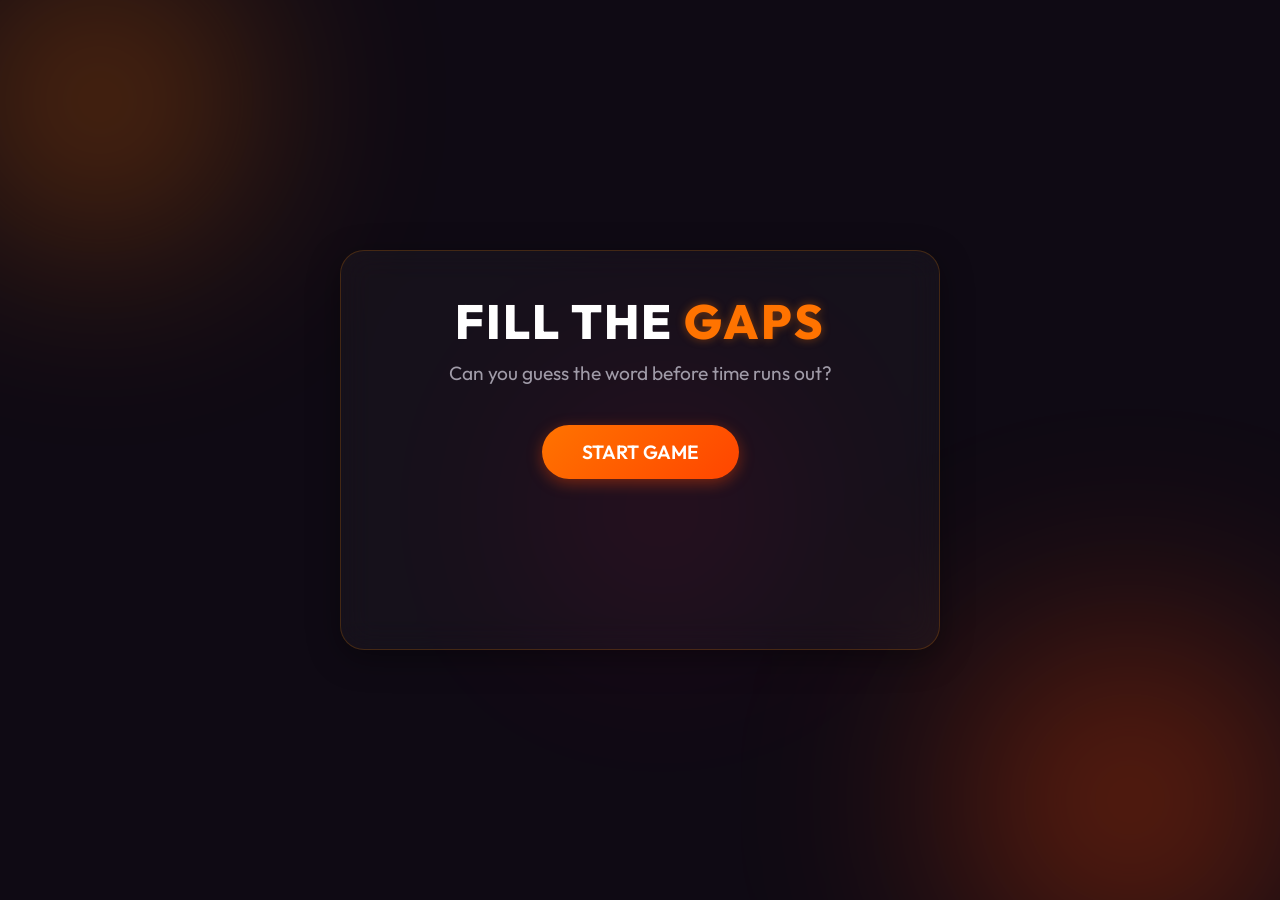
==== frontend/index.html @ 3fad4ef9 "created frontend. first prototype works" ====
<!DOCTYPE html>
<html lang="en">
<head>
    <meta charset="UTF-8">
    <meta name="viewport" content="width=device-width, initial-scale=1.0">
    <title>Fill The Gaps</title>
    <link rel="stylesheet" href="style.css">
    <link href="https://fonts.googleapis.com/css2?family=Outfit:wght@300;400;600;800&display=swap" rel="stylesheet">
</head>
<body>
    <div class="background-elements">
        <div class="glow-orb orb-1"></div>
        <div class="glow-orb orb-2"></div>
        <div class="glow-orb orb-3"></div>
    </div>

    <main class="glass-panel" id="app-container">
        <!-- Landing Screen -->
        <section id="screen-landing" class="screen active">
            <h1 class="title">FILL THE <span class="text-orange">GAPS</span></h1>
            <p class="subtitle">Can you guess the word before time runs out?</p>
            <button id="btn-start" class="btn-primary">START GAME</button>
        </section>

        <!-- Gameplay Screen -->
        <section id="screen-gameplay" class="screen">
            <header class="game-header">
                <div class="timer-box">
                    <span class="icon">⏱</span> <span id="timer">120</span>s
                </div>
                <div class="score-box">
                    <span class="icon">⭐</span> <span id="score">0</span>
                </div>
            </header>

            <div class="game-board">
                <div id="word-display" class="word-display">
                    <!-- Letters will be injected here -->
                </div>
            </div>

            <div class="input-area">
                <form id="guess-form" autocomplete="off">
                    <input type="text" id="word-input" class="word-input" placeholder="Type the full word..." autofocus>
                    <button type="submit" class="btn-secondary">Submit</button>
                </form>
            </div>
            
            <div id="feedback-message" class="feedback-message"></div>
        </section>

        <!-- Game Over Screen -->
        <section id="screen-gameover" class="screen">
            <h2 class="title text-orange">TIME'S UP!</h2>
            <div class="final-score">
                <p>You scored</p>
                <div class="score-circle">
                    <span id="final-score-value">0</span>
                </div>
                <p>points</p>
            </div>
            <button id="btn-restart" class="btn-primary">PLAY AGAIN</button>
        </section>
    </main>

    <script src="app.js"></script>
</body>
</html>
---- frontend/style.css ----
:root {
    --bg-color: #0f0a14;
    --glass-bg: rgba(255, 255, 255, 0.03);
    --glass-border: rgba(255, 140, 0, 0.2);
    --glass-shadow: 0 8px 32px 0 rgba(0, 0, 0, 0.37);
    
    /* Orange Theme Accents */
    --accent-main: #ff7300;
    --accent-glow: #ff4500;
    --accent-light: #ffaa00;
    
    --text-main: #ffffff;
    --text-muted: #a09ba8;
    
    --success: #2ecc71;
    --error: #e74c3c;
}

* {
    box-sizing: border-box;
    margin: 0;
    padding: 0;
}

body {
    font-family: 'Outfit', sans-serif;
    background-color: var(--bg-color);
    color: var(--text-main);
    height: 100vh;
    display: flex;
    justify-content: center;
    align-items: center;
    overflow: hidden;
    position: relative;
}

/* Background Glow Orbs */
.background-elements {
    position: absolute;
    width: 100vw;
    height: 100vh;
    z-index: -1;
    overflow: hidden;
}

.glow-orb {
    position: absolute;
    border-radius: 50%;
    filter: blur(100px);
    opacity: 0.5;
    animation: float 20s infinite alternate;
}

.orb-1 {
    width: 400px;
    height: 400px;
    background: radial-gradient(circle, var(--accent-main) 0%, transparent 70%);
    top: -100px;
    left: -100px;
}

.orb-2 {
    width: 500px;
    height: 500px;
    background: radial-gradient(circle, var(--accent-glow) 0%, transparent 70%);
    bottom: -150px;
    right: -100px;
    animation-delay: -5s;
}

.orb-3 {
    width: 300px;
    height: 300px;
    background: radial-gradient(circle, #ff0055 0%, transparent 70%);
    top: 40%;
    left: 40%;
    opacity: 0.2;
    animation-delay: -10s;
}

@keyframes float {
    0% { transform: translate(0, 0) scale(1); }
    100% { transform: translate(30px, 50px) scale(1.1); }
}

/* Main Container */
#app-container {
    width: 90%;
    max-width: 600px;
    min-height: 400px;
    background: var(--glass-bg);
    backdrop-filter: blur(16px);
    -webkit-backdrop-filter: blur(16px);
    border: 1px solid var(--glass-border);
    border-radius: 24px;
    box-shadow: var(--glass-shadow);
    padding: 40px;
    position: relative;
    overflow: hidden;
}

/* Screens */
.screen {
    display: none;
    flex-direction: column;
    align-items: center;
    text-align: center;
    animation: fadeIn 0.4s ease-out forwards;
}

.screen.active {
    display: flex;
}

@keyframes fadeIn {
    from { opacity: 0; transform: translateY(10px); }
    to { opacity: 1; transform: translateY(0); }
}

/* Typography */
.title {
    font-size: 3rem;
    font-weight: 800;
    margin-bottom: 10px;
    letter-spacing: 2px;
}

.subtitle {
    font-size: 1.2rem;
    color: var(--text-muted);
    margin-bottom: 40px;
}

.text-orange {
    color: var(--accent-main);
    text-shadow: 0 0 10px rgba(255, 115, 0, 0.4);
}

/* Buttons */
button {
    font-family: 'Outfit', sans-serif;
    cursor: pointer;
    border: none;
    outline: none;
    transition: all 0.3s ease;
}

.btn-primary {
    background: linear-gradient(135deg, var(--accent-main), var(--accent-glow));
    color: white;
    font-size: 1.2rem;
    font-weight: 600;
    padding: 15px 40px;
    border-radius: 30px;
    box-shadow: 0 4px 15px rgba(255, 69, 0, 0.4);
}

.btn-primary:hover {
    transform: translateY(-2px);
    box-shadow: 0 6px 20px rgba(255, 69, 0, 0.6);
}

.btn-primary:active {
    transform: translateY(1px);
}

.btn-secondary {
    background: rgba(255, 255, 255, 0.1);
    color: white;
    font-size: 1rem;
    font-weight: 600;
    padding: 12px 24px;
    border-radius: 12px;
    border: 1px solid rgba(255, 255, 255, 0.2);
}

.btn-secondary:hover {
    background: rgba(255, 255, 255, 0.2);
}

/* Game Header */
.game-header {
    width: 100%;
    display: flex;
    justify-content: space-between;
    align-items: center;
    margin-bottom: 40px;
    padding: 15px 25px;
    background: rgba(0, 0, 0, 0.2);
    border-radius: 16px;
    border: 1px solid rgba(255, 255, 255, 0.05);
}

.timer-box, .score-box {
    font-size: 1.5rem;
    font-weight: 600;
    display: flex;
    align-items: center;
    gap: 8px;
}

.timer-box {
    color: var(--accent-light);
}

.score-box {
    color: var(--accent-main);
}

.icon {
    font-size: 1.2rem;
}

/* Game Board */
.game-board {
    margin-bottom: 40px;
    min-height: 80px;
    display: flex;
    justify-content: center;
    align-items: center;
}

.word-display {
    display: flex;
    gap: 10px;
    font-size: 2.5rem;
    font-weight: 800;
    letter-spacing: 5px;
    text-transform: uppercase;
    color: white;
    text-shadow: 0 0 15px rgba(255, 255, 255, 0.3);
}

.word-display .letter {
    display: inline-block;
    min-width: 30px;
    text-align: center;
    border-bottom: 3px solid rgba(255, 255, 255, 0.3);
    padding-bottom: 5px;
    animation: popIn 0.3s cubic-bezier(0.175, 0.885, 0.32, 1.275);
}

.word-display .gap {
    color: var(--accent-main);
    border-bottom: none;
}

@keyframes popIn {
    0% { transform: scale(0.5); opacity: 0; }
    100% { transform: scale(1); opacity: 1; }
}

/* Input Area */
.input-area {
    width: 100%;
}

#guess-form {
    display: flex;
    gap: 10px;
}

.word-input {
    flex: 1;
    background: rgba(0, 0, 0, 0.3);
    border: 2px solid rgba(255, 255, 255, 0.1);
    border-radius: 12px;
    padding: 15px 20px;
    font-size: 1.2rem;
    color: white;
    font-family: 'Outfit', sans-serif;
    outline: none;
    transition: all 0.3s ease;
    text-transform: lowercase;
}

.word-input:focus {
    border-color: var(--accent-main);
    box-shadow: 0 0 15px rgba(255, 115, 0, 0.2);
}

.word-input::placeholder {
    color: rgba(255, 255, 255, 0.3);
    text-transform: none;
}

/* Feedback message */
.feedback-message {
    height: 30px;
    margin-top: 15px;
    font-size: 1.1rem;
    font-weight: 600;
    opacity: 0;
    transition: opacity 0.3s;
}

.feedback-success {
    color: var(--success);
    text-shadow: 0 0 10px rgba(46, 204, 113, 0.4);
    opacity: 1;
}

.feedback-error {
    color: var(--error);
    text-shadow: 0 0 10px rgba(231, 76, 60, 0.4);
    opacity: 1;
    animation: shake 0.4s;
}

@keyframes shake {
    0%, 100% { transform: translateX(0); }
    25% { transform: translateX(-5px); }
    50% { transform: translateX(5px); }
    75% { transform: translateX(-5px); }
}

/* Game Over */
.final-score {
    margin: 30px 0;
    font-size: 1.5rem;
    color: var(--text-muted);
}

.score-circle {
    width: 120px;
    height: 120px;
    background: rgba(255, 115, 0, 0.1);
    border: 3px solid var(--accent-main);
    border-radius: 50%;
    display: flex;
    justify-content: center;
    align-items: center;
    margin: 20px auto;
    font-size: 3rem;
    font-weight: 800;
    color: white;
    box-shadow: 0 0 30px rgba(255, 115, 0, 0.3), inset 0 0 20px rgba(255, 115, 0, 0.2);
}
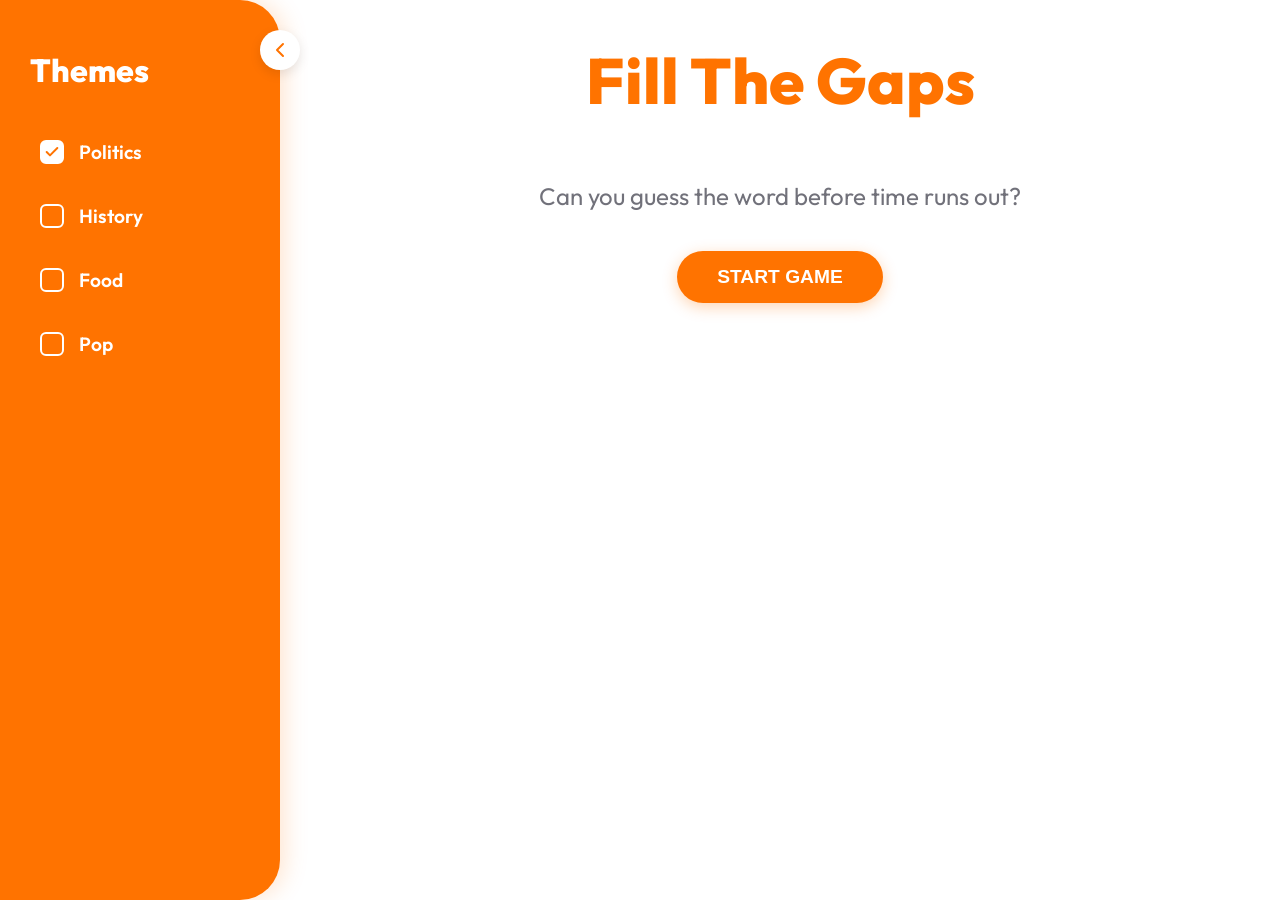
==== commit 263d068d: "changeed style and improved backend logic" ====
--- a/frontend/index.html
+++ b/frontend/index.html
@@ -1,5 +1,6 @@
 <!DOCTYPE html>
 <html lang="en">
+
 <head>
     <meta charset="UTF-8">
     <meta name="viewport" content="width=device-width, initial-scale=1.0">
@@ -7,62 +8,111 @@
     <link rel="stylesheet" href="style.css">
     <link href="https://fonts.googleapis.com/css2?family=Outfit:wght@300;400;600;800&display=swap" rel="stylesheet">
 </head>
+
 <body>
-    <div class="background-elements">
-        <div class="glow-orb orb-1"></div>
-        <div class="glow-orb orb-2"></div>
-        <div class="glow-orb orb-3"></div>
-    </div>
-
-    <main class="glass-panel" id="app-container">
-        <!-- Landing Screen -->
-        <section id="screen-landing" class="screen active">
-            <h1 class="title">FILL THE <span class="text-orange">GAPS</span></h1>
-            <p class="subtitle">Can you guess the word before time runs out?</p>
-            <button id="btn-start" class="btn-primary">START GAME</button>
-        </section>
-
-        <!-- Gameplay Screen -->
-        <section id="screen-gameplay" class="screen">
-            <header class="game-header">
-                <div class="timer-box">
-                    <span class="icon">⏱</span> <span id="timer">120</span>s
-                </div>
-                <div class="score-box">
-                    <span class="icon">⭐</span> <span id="score">0</span>
-                </div>
-            </header>
-
-            <div class="game-board">
-                <div id="word-display" class="word-display">
-                    <!-- Letters will be injected here -->
+    <div class="app-layout">
+        <!-- Sidebar -->
+        <aside class="sidebar" id="sidebar">
+            <button class="toggle-btn" id="sidebar-toggle" aria-label="Toggle Sidebar">
+                <svg viewBox="0 0 24 24" width="24" height="24" stroke="currentColor" stroke-width="2" fill="none" stroke-linecap="round" stroke-linejoin="round" class="icon-collapse"><polyline points="15 18 9 12 15 6"></polyline></svg>
+                <svg viewBox="0 0 24 24" width="24" height="24" stroke="currentColor" stroke-width="2" fill="none" stroke-linecap="round" stroke-linejoin="round" class="icon-expand"><line x1="3" y1="12" x2="21" y2="12"></line><line x1="3" y1="6" x2="21" y2="6"></line><line x1="3" y1="18" x2="21" y2="18"></line></svg>
+            </button>
+            
+            <div class="sidebar-content">
+                <h2 class="sidebar-title">Themes</h2>
+                <div class="theme-list">
+                    <label class="theme-item">
+                        <input type="checkbox" name="theme" value="politics" checked>
+                        <span class="custom-checkbox">
+                            <svg viewBox="0 0 24 24" width="16" height="16" stroke="currentColor" stroke-width="3" fill="none" stroke-linecap="round" stroke-linejoin="round"><polyline points="20 6 9 17 4 12"></polyline></svg>
+                        </span>
+                        <span class="theme-name">Politics</span>
+                    </label>
+                    <label class="theme-item">
+                        <input type="checkbox" name="theme" value="history">
+                        <span class="custom-checkbox">
+                            <svg viewBox="0 0 24 24" width="16" height="16" stroke="currentColor" stroke-width="3" fill="none" stroke-linecap="round" stroke-linejoin="round"><polyline points="20 6 9 17 4 12"></polyline></svg>
+                        </span>
+                        <span class="theme-name">History</span>
+                    </label>
+                    <label class="theme-item">
+                        <input type="checkbox" name="theme" value="food">
+                        <span class="custom-checkbox">
+                            <svg viewBox="0 0 24 24" width="16" height="16" stroke="currentColor" stroke-width="3" fill="none" stroke-linecap="round" stroke-linejoin="round"><polyline points="20 6 9 17 4 12"></polyline></svg>
+                        </span>
+                        <span class="theme-name">Food</span>
+                    </label>
+                    <label class="theme-item">
+                        <input type="checkbox" name="theme" value="pop">
+                        <span class="custom-checkbox">
+                            <svg viewBox="0 0 24 24" width="16" height="16" stroke="currentColor" stroke-width="3" fill="none" stroke-linecap="round" stroke-linejoin="round"><polyline points="20 6 9 17 4 12"></polyline></svg>
+                        </span>
+                        <span class="theme-name">Pop</span>
+                    </label>
                 </div>
             </div>
+        </aside>
 
-            <div class="input-area">
-                <form id="guess-form" autocomplete="off">
-                    <input type="text" id="word-input" class="word-input" placeholder="Type the full word..." autofocus>
-                    <button type="submit" class="btn-secondary">Submit</button>
-                </form>
+        <!-- Main Content -->
+        <main class="main-content">
+            <h1 class="main-title">Fill The Gaps</h1>
+            
+            <div class="screens-container" id="app-container">
+                <!-- Landing Screen -->
+                <section id="screen-landing" class="screen active">
+                    <p class="subtitle">Can you guess the word before time runs out?</p>
+                    <button id="btn-start" class="btn-primary">START GAME</button>
+                </section>
+
+                <!-- Gameplay Screen -->
+                <section id="screen-gameplay" class="screen">
+                    <header class="game-header">
+                        <div class="timer-box">
+                            <span class="icon">⏱</span> <span id="timer">120</span>s
+                        </div>
+                        <div class="score-box">
+                            <span class="icon">⭐</span> <span id="score">0</span>
+                        </div>
+                    </header>
+
+                    <div class="game-board">
+                        <div class="word-circle">
+                            <div id="word-display" class="word-display">
+                                <!-- Letters will be injected here -->
+                            </div>
+                        </div>
+                    </div>
+
+                    <div class="input-area">
+                        <form id="guess-form" autocomplete="off">
+                            <div class="pill-input-container">
+                                <span class="input-prefix">&gt;</span>
+                                <input type="text" id="word-input" class="word-input" placeholder="...." autofocus>
+                            </div>
+                            <button type="submit" class="hidden-submit" style="display: none;">Submit</button>
+                        </form>
+                    </div>
+
+                    <div id="feedback-message" class="feedback-message"></div>
+                </section>
+
+                <!-- Game Over Screen -->
+                <section id="screen-gameover" class="screen">
+                    <h2 class="main-title" style="color: var(--accent-main); font-size: 2.5rem;">TIME'S UP!</h2>
+                    <div class="final-score">
+                        <p>You scored</p>
+                        <div class="score-circle">
+                            <span id="final-score-value">0</span>
+                        </div>
+                        <p>points</p>
+                    </div>
+                    <button id="btn-restart" class="btn-primary">PLAY AGAIN</button>
+                </section>
             </div>
-            
-            <div id="feedback-message" class="feedback-message"></div>
-        </section>
-
-        <!-- Game Over Screen -->
-        <section id="screen-gameover" class="screen">
-            <h2 class="title text-orange">TIME'S UP!</h2>
-            <div class="final-score">
-                <p>You scored</p>
-                <div class="score-circle">
-                    <span id="final-score-value">0</span>
-                </div>
-                <p>points</p>
-            </div>
-            <button id="btn-restart" class="btn-primary">PLAY AGAIN</button>
-        </section>
-    </main>
+        </main>
+    </div>
 
     <script src="app.js"></script>
 </body>
-</html>
+
+</html>
--- a/frontend/style.css
+++ b/frontend/style.css
@@ -1,19 +1,19 @@
 :root {
-    --bg-color: #0f0a14;
-    --glass-bg: rgba(255, 255, 255, 0.03);
-    --glass-border: rgba(255, 140, 0, 0.2);
-    --glass-shadow: 0 8px 32px 0 rgba(0, 0, 0, 0.37);
+    --bg-color: #ffffff;
+    --bg-secondary: #f4f4f5;
+    --text-main: #18181b;
+    --text-muted: #71717a;
     
     /* Orange Theme Accents */
     --accent-main: #ff7300;
-    --accent-glow: #ff4500;
+    --accent-hover: #e66800;
     --accent-light: #ffaa00;
-    
-    --text-main: #ffffff;
-    --text-muted: #a09ba8;
     
     --success: #2ecc71;
     --error: #e74c3c;
+    
+    --sidebar-width: 280px;
+    --sidebar-collapsed-width: 80px;
 }
 
 * {
@@ -28,75 +28,172 @@
     color: var(--text-main);
     height: 100vh;
     display: flex;
-    justify-content: center;
-    align-items: center;
     overflow: hidden;
-    position: relative;
-}
-
-/* Background Glow Orbs */
-.background-elements {
-    position: absolute;
+}
+
+/* Layout */
+.app-layout {
+    display: flex;
     width: 100vw;
     height: 100vh;
-    z-index: -1;
-    overflow: hidden;
-}
-
-.glow-orb {
+}
+
+/* Sidebar */
+.sidebar {
+    width: var(--sidebar-width);
+    background-color: var(--accent-main);
+    color: white;
+    height: 100%;
+    padding: 30px;
+    border-top-right-radius: 40px;
+    border-bottom-right-radius: 40px;
+    transition: width 0.4s cubic-bezier(0.2, 0.8, 0.2, 1), padding 0.4s ease;
+    position: relative;
+    box-shadow: 4px 0 24px rgba(255, 115, 0, 0.2);
+    display: flex;
+    flex-direction: column;
+    z-index: 10;
+}
+
+.sidebar.collapsed {
+    width: var(--sidebar-collapsed-width);
+    padding: 30px 15px;
+}
+
+.sidebar.collapsed .sidebar-title,
+.sidebar.collapsed .theme-name {
+    opacity: 0;
+    pointer-events: none;
+    display: none;
+}
+
+.sidebar.collapsed .custom-checkbox {
+    margin: 0 auto;
+}
+
+.toggle-btn {
     position: absolute;
+    top: 30px;
+    right: -20px;
+    width: 40px;
+    height: 40px;
     border-radius: 50%;
-    filter: blur(100px);
-    opacity: 0.5;
-    animation: float 20s infinite alternate;
-}
-
-.orb-1 {
-    width: 400px;
-    height: 400px;
-    background: radial-gradient(circle, var(--accent-main) 0%, transparent 70%);
-    top: -100px;
-    left: -100px;
-}
-
-.orb-2 {
-    width: 500px;
-    height: 500px;
-    background: radial-gradient(circle, var(--accent-glow) 0%, transparent 70%);
-    bottom: -150px;
-    right: -100px;
-    animation-delay: -5s;
-}
-
-.orb-3 {
-    width: 300px;
-    height: 300px;
-    background: radial-gradient(circle, #ff0055 0%, transparent 70%);
-    top: 40%;
-    left: 40%;
-    opacity: 0.2;
-    animation-delay: -10s;
-}
-
-@keyframes float {
-    0% { transform: translate(0, 0) scale(1); }
-    100% { transform: translate(30px, 50px) scale(1.1); }
-}
-
-/* Main Container */
-#app-container {
-    width: 90%;
-    max-width: 600px;
-    min-height: 400px;
-    background: var(--glass-bg);
-    backdrop-filter: blur(16px);
-    -webkit-backdrop-filter: blur(16px);
-    border: 1px solid var(--glass-border);
-    border-radius: 24px;
-    box-shadow: var(--glass-shadow);
+    background: white;
+    color: var(--accent-main);
+    border: none;
+    box-shadow: 0 4px 12px rgba(0,0,0,0.1);
+    cursor: pointer;
+    display: flex;
+    align-items: center;
+    justify-content: center;
+    z-index: 11;
+    transition: transform 0.3s ease;
+}
+
+.toggle-btn:hover {
+    transform: scale(1.1);
+}
+
+.icon-expand { display: none; }
+.sidebar.collapsed .icon-collapse { display: none; }
+.sidebar.collapsed .icon-expand { display: block; }
+
+.sidebar-title {
+    font-size: 2rem;
+    margin-bottom: 40px;
+    font-weight: 800;
+    margin-top: 20px;
+    white-space: nowrap;
+}
+
+.theme-list {
+    display: flex;
+    flex-direction: column;
+    gap: 20px;
+}
+
+.theme-item {
+    display: flex;
+    align-items: center;
+    gap: 15px;
+    font-size: 1.2rem;
+    font-weight: 600;
+    cursor: pointer;
+    transition: transform 0.2s;
+    padding: 10px;
+    border-radius: 12px;
+    white-space: nowrap;
+}
+
+.theme-item:hover {
+    background: rgba(255, 255, 255, 0.1);
+    transform: translateX(5px);
+}
+
+.theme-item input[type="checkbox"] {
+    display: none;
+}
+
+.custom-checkbox {
+    width: 24px;
+    height: 24px;
+    border: 2px solid white;
+    border-radius: 6px;
+    display: flex;
+    align-items: center;
+    justify-content: center;
+    transition: all 0.2s;
+    flex-shrink: 0;
+}
+
+.custom-checkbox svg {
+    opacity: 0;
+    transform: scale(0.5);
+    transition: all 0.2s;
+}
+
+.theme-item input:checked ~ .custom-checkbox {
+    background: white;
+    color: var(--accent-main);
+}
+
+.theme-item input:checked ~ .custom-checkbox svg {
+    opacity: 1;
+    transform: scale(1);
+}
+
+/* Main Content Area */
+.main-content {
+    flex: 1;
+    display: flex;
+    flex-direction: column;
+    align-items: center;
     padding: 40px;
     position: relative;
-    overflow: hidden;
+    overflow-y: auto;
+}
+
+.main-title {
+    font-size: 4rem;
+    font-weight: 800;
+    margin-bottom: 40px;
+    color: var(--accent-main);
+    text-align: center;
+}
+
+.main-title .text-black {
+    color: var(--text-main);
+}
+
+.screens-container {
+    width: 100%;
+    max-width: 800px;
+    display: flex;
+    flex-direction: column;
+    align-items: center;
+    justify-content: flex-start;
+    flex: 1;
+    padding-top: 20px;
 }
 
 /* Screens */
@@ -105,6 +202,7 @@
     flex-direction: column;
     align-items: center;
     text-align: center;
+    width: 100%;
     animation: fadeIn 0.4s ease-out forwards;
 }
 
@@ -117,78 +215,42 @@
     to { opacity: 1; transform: translateY(0); }
 }
 
-/* Typography */
-.title {
-    font-size: 3rem;
-    font-weight: 800;
-    margin-bottom: 10px;
-    letter-spacing: 2px;
-}
-
 .subtitle {
-    font-size: 1.2rem;
+    font-size: 1.5rem;
     color: var(--text-muted);
     margin-bottom: 40px;
 }
 
-.text-orange {
-    color: var(--accent-main);
-    text-shadow: 0 0 10px rgba(255, 115, 0, 0.4);
-}
-
 /* Buttons */
-button {
-    font-family: 'Outfit', sans-serif;
-    cursor: pointer;
-    border: none;
-    outline: none;
-    transition: all 0.3s ease;
-}
-
 .btn-primary {
-    background: linear-gradient(135deg, var(--accent-main), var(--accent-glow));
+    background: var(--accent-main);
     color: white;
     font-size: 1.2rem;
     font-weight: 600;
     padding: 15px 40px;
     border-radius: 30px;
-    box-shadow: 0 4px 15px rgba(255, 69, 0, 0.4);
+    border: none;
+    cursor: pointer;
+    box-shadow: 0 4px 15px rgba(255, 115, 0, 0.3);
+    transition: all 0.3s ease;
 }
 
 .btn-primary:hover {
     transform: translateY(-2px);
-    box-shadow: 0 6px 20px rgba(255, 69, 0, 0.6);
-}
-
-.btn-primary:active {
-    transform: translateY(1px);
-}
-
-.btn-secondary {
-    background: rgba(255, 255, 255, 0.1);
-    color: white;
-    font-size: 1rem;
-    font-weight: 600;
-    padding: 12px 24px;
-    border-radius: 12px;
-    border: 1px solid rgba(255, 255, 255, 0.2);
-}
-
-.btn-secondary:hover {
-    background: rgba(255, 255, 255, 0.2);
-}
-
-/* Game Header */
+    box-shadow: 0 6px 20px rgba(255, 115, 0, 0.4);
+    background: var(--accent-hover);
+}
+
+/* Gameplay Area */
 .game-header {
     width: 100%;
     display: flex;
     justify-content: space-between;
     align-items: center;
     margin-bottom: 40px;
-    padding: 15px 25px;
-    background: rgba(0, 0, 0, 0.2);
-    border-radius: 16px;
-    border: 1px solid rgba(255, 255, 255, 0.05);
+    padding: 15px 30px;
+    background: var(--bg-secondary);
+    border-radius: 20px;
 }
 
 .timer-box, .score-box {
@@ -197,98 +259,107 @@
     display: flex;
     align-items: center;
     gap: 8px;
-}
-
-.timer-box {
-    color: var(--accent-light);
+    color: var(--text-main);
 }
 
 .score-box {
     color: var(--accent-main);
 }
 
-.icon {
-    font-size: 1.2rem;
-}
-
-/* Game Board */
+/* Word Circle */
 .game-board {
-    margin-bottom: 40px;
-    min-height: 80px;
-    display: flex;
-    justify-content: center;
-    align-items: center;
+    margin-bottom: 60px;
+    display: flex;
+    justify-content: center;
+    align-items: center;
+}
+
+.word-circle {
+    width: 300px;
+    height: 300px;
+    background-color: var(--accent-main);
+    border-radius: 50%;
+    display: flex;
+    justify-content: center;
+    align-items: center;
+    box-shadow: 0 10px 40px rgba(255, 115, 0, 0.3);
+    border: 4px solid white;
+    position: relative;
+    animation: floatCircle 6s ease-in-out infinite;
+}
+
+@keyframes floatCircle {
+    0% { transform: translateY(0px); }
+    50% { transform: translateY(-10px); }
+    100% { transform: translateY(0px); }
 }
 
 .word-display {
     display: flex;
-    gap: 10px;
+    gap: 8px;
     font-size: 2.5rem;
-    font-weight: 800;
-    letter-spacing: 5px;
-    text-transform: uppercase;
-    color: white;
-    text-shadow: 0 0 15px rgba(255, 255, 255, 0.3);
+    font-weight: 600;
+    color: white;
 }
 
 .word-display .letter {
     display: inline-block;
-    min-width: 30px;
+    min-width: 25px;
     text-align: center;
-    border-bottom: 3px solid rgba(255, 255, 255, 0.3);
-    padding-bottom: 5px;
-    animation: popIn 0.3s cubic-bezier(0.175, 0.885, 0.32, 1.275);
 }
 
 .word-display .gap {
-    color: var(--accent-main);
-    border-bottom: none;
-}
-
-@keyframes popIn {
-    0% { transform: scale(0.5); opacity: 0; }
-    100% { transform: scale(1); opacity: 1; }
-}
-
-/* Input Area */
+    color: white;
+}
+
+/* Input Area Pill */
 .input-area {
     width: 100%;
-}
-
-#guess-form {
-    display: flex;
-    gap: 10px;
+    max-width: 500px;
+}
+
+.pill-input-container {
+    display: flex;
+    align-items: center;
+    background: var(--accent-main);
+    border-radius: 50px;
+    padding: 10px 20px;
+    box-shadow: 0 8px 25px rgba(255, 115, 0, 0.2);
+    transition: transform 0.2s;
+}
+
+.pill-input-container:focus-within {
+    transform: scale(1.02);
+    box-shadow: 0 12px 30px rgba(255, 115, 0, 0.3);
+}
+
+.input-prefix {
+    color: white;
+    font-size: 1.5rem;
+    font-weight: 800;
+    margin-right: 15px;
 }
 
 .word-input {
     flex: 1;
-    background: rgba(0, 0, 0, 0.3);
-    border: 2px solid rgba(255, 255, 255, 0.1);
-    border-radius: 12px;
-    padding: 15px 20px;
-    font-size: 1.2rem;
-    color: white;
+    background: transparent;
+    border: none;
+    color: white;
+    font-size: 1.5rem;
+    font-weight: 600;
     font-family: 'Outfit', sans-serif;
     outline: none;
-    transition: all 0.3s ease;
-    text-transform: lowercase;
-}
-
-.word-input:focus {
-    border-color: var(--accent-main);
-    box-shadow: 0 0 15px rgba(255, 115, 0, 0.2);
 }
 
 .word-input::placeholder {
-    color: rgba(255, 255, 255, 0.3);
-    text-transform: none;
-}
-
-/* Feedback message */
+    color: rgba(255, 255, 255, 0.6);
+}
+
+/* Feedback */
 .feedback-message {
     height: 30px;
-    margin-top: 15px;
-    font-size: 1.1rem;
+    margin-top: 20px;
+    font-size: 1.2rem;
     font-weight: 600;
     opacity: 0;
     transition: opacity 0.3s;
@@ -296,43 +367,32 @@
 
 .feedback-success {
     color: var(--success);
-    text-shadow: 0 0 10px rgba(46, 204, 113, 0.4);
     opacity: 1;
 }
 
 .feedback-error {
     color: var(--error);
-    text-shadow: 0 0 10px rgba(231, 76, 60, 0.4);
     opacity: 1;
     animation: shake 0.4s;
 }
 
-@keyframes shake {
-    0%, 100% { transform: translateX(0); }
-    25% { transform: translateX(-5px); }
-    50% { transform: translateX(5px); }
-    75% { transform: translateX(-5px); }
-}
-
-/* Game Over */
+/* Final Score */
 .final-score {
     margin: 30px 0;
     font-size: 1.5rem;
-    color: var(--text-muted);
 }
 
 .score-circle {
-    width: 120px;
-    height: 120px;
-    background: rgba(255, 115, 0, 0.1);
-    border: 3px solid var(--accent-main);
+    width: 150px;
+    height: 150px;
+    background: var(--accent-main);
     border-radius: 50%;
     display: flex;
     justify-content: center;
     align-items: center;
     margin: 20px auto;
-    font-size: 3rem;
+    font-size: 4rem;
     font-weight: 800;
     color: white;
-    box-shadow: 0 0 30px rgba(255, 115, 0, 0.3), inset 0 0 20px rgba(255, 115, 0, 0.2);
-}
+    box-shadow: 0 10px 30px rgba(255, 115, 0, 0.3);
+}
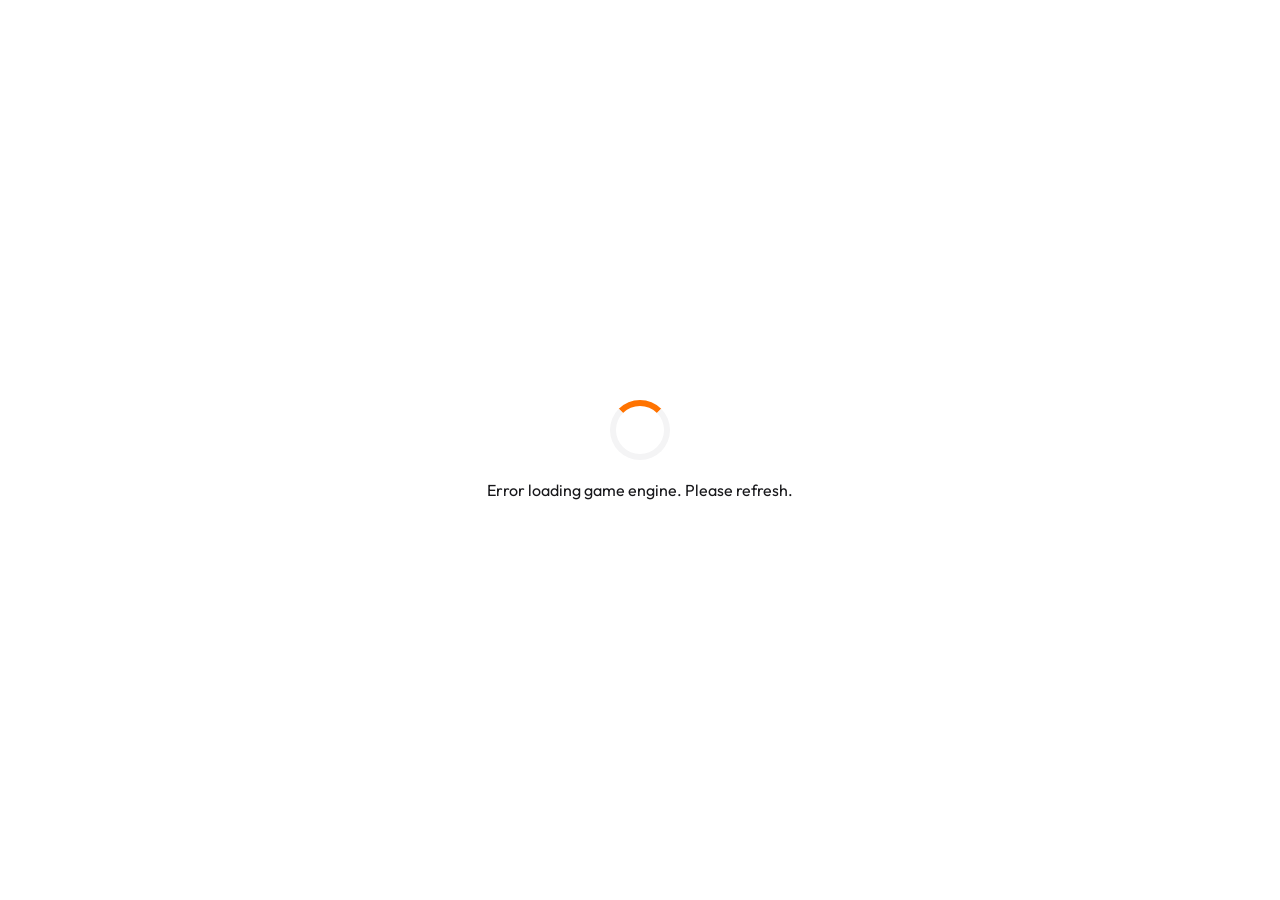
==== commit c7466aea: "preparing for production" ====
--- a/frontend/index.html
+++ b/frontend/index.html
@@ -10,45 +10,31 @@
 </head>
 
 <body>
+    <div id="loading-overlay" class="loading-overlay">
+        <div class="loader"></div>
+        <p>Loading Game Engine...</p>
+    </div>
+
     <div class="app-layout">
         <!-- Sidebar -->
         <aside class="sidebar" id="sidebar">
             <button class="toggle-btn" id="sidebar-toggle" aria-label="Toggle Sidebar">
-                <svg viewBox="0 0 24 24" width="24" height="24" stroke="currentColor" stroke-width="2" fill="none" stroke-linecap="round" stroke-linejoin="round" class="icon-collapse"><polyline points="15 18 9 12 15 6"></polyline></svg>
-                <svg viewBox="0 0 24 24" width="24" height="24" stroke="currentColor" stroke-width="2" fill="none" stroke-linecap="round" stroke-linejoin="round" class="icon-expand"><line x1="3" y1="12" x2="21" y2="12"></line><line x1="3" y1="6" x2="21" y2="6"></line><line x1="3" y1="18" x2="21" y2="18"></line></svg>
+                <svg viewBox="0 0 24 24" width="24" height="24" stroke="currentColor" stroke-width="2" fill="none"
+                    stroke-linecap="round" stroke-linejoin="round" class="icon-collapse">
+                    <polyline points="15 18 9 12 15 6"></polyline>
+                </svg>
+                <svg viewBox="0 0 24 24" width="24" height="24" stroke="currentColor" stroke-width="2" fill="none"
+                    stroke-linecap="round" stroke-linejoin="round" class="icon-expand">
+                    <line x1="3" y1="12" x2="21" y2="12"></line>
+                    <line x1="3" y1="6" x2="21" y2="6"></line>
+                    <line x1="3" y1="18" x2="21" y2="18"></line>
+                </svg>
             </button>
-            
+
             <div class="sidebar-content">
-                <h2 class="sidebar-title">Themes</h2>
-                <div class="theme-list">
-                    <label class="theme-item">
-                        <input type="checkbox" name="theme" value="politics" checked>
-                        <span class="custom-checkbox">
-                            <svg viewBox="0 0 24 24" width="16" height="16" stroke="currentColor" stroke-width="3" fill="none" stroke-linecap="round" stroke-linejoin="round"><polyline points="20 6 9 17 4 12"></polyline></svg>
-                        </span>
-                        <span class="theme-name">Politics</span>
-                    </label>
-                    <label class="theme-item">
-                        <input type="checkbox" name="theme" value="history">
-                        <span class="custom-checkbox">
-                            <svg viewBox="0 0 24 24" width="16" height="16" stroke="currentColor" stroke-width="3" fill="none" stroke-linecap="round" stroke-linejoin="round"><polyline points="20 6 9 17 4 12"></polyline></svg>
-                        </span>
-                        <span class="theme-name">History</span>
-                    </label>
-                    <label class="theme-item">
-                        <input type="checkbox" name="theme" value="food">
-                        <span class="custom-checkbox">
-                            <svg viewBox="0 0 24 24" width="16" height="16" stroke="currentColor" stroke-width="3" fill="none" stroke-linecap="round" stroke-linejoin="round"><polyline points="20 6 9 17 4 12"></polyline></svg>
-                        </span>
-                        <span class="theme-name">Food</span>
-                    </label>
-                    <label class="theme-item">
-                        <input type="checkbox" name="theme" value="pop">
-                        <span class="custom-checkbox">
-                            <svg viewBox="0 0 24 24" width="16" height="16" stroke="currentColor" stroke-width="3" fill="none" stroke-linecap="round" stroke-linejoin="round"><polyline points="20 6 9 17 4 12"></polyline></svg>
-                        </span>
-                        <span class="theme-name">Pop</span>
-                    </label>
+                <h2 class="sidebar-title">✓ Words</h2>
+                <div id="sidebar-words" class="sidebar-words">
+                    <p class="sidebar-empty-msg">Words you guess correctly will appear here!</p>
                 </div>
             </div>
         </aside>
@@ -56,12 +42,37 @@
         <!-- Main Content -->
         <main class="main-content">
             <h1 class="main-title">Fill The Gaps</h1>
-            
+
             <div class="screens-container" id="app-container">
+                <!-- About Screen -->
+                <section id="screen-about" class="screen">
+                    <div class="about-text"
+                        style="font-size: 1.25rem; line-height: 1.6; font-weight: 600; max-width: 650px; text-align: center;">
+                        <p style="margin-bottom: 10px;">Welcome!</p>
+                        <p style="margin-bottom: 10px;">In this Wild Card game you are presented with a sequence of
+                            letters separated by '*' characters.</p>
+                        <p style="margin-bottom: 10px;">Each '*' character means there is a gap of zero or more letters
+                            you need to identify.</p>
+                        <p style="margin-bottom: 10px;">Your job is to find a word that matches the pattern!</p>
+                        <p style="margin-bottom: 10px;">Just like a cryptography expert that knows how to crack codes,
+                            or a Machine Learning Algorithm that can detect patterns..</p>
+                        <p style="margin-bottom: 10px;">We test your problem solving skills, and your vocabulary
+                            knowledge! You have 2 minutes to fill as many gaps as possible!</p>
+                        <p style="margin-bottom: 10px;">Good luck!</p>
+                        <p style="margin-top: 30px; color: var(--text-main); font-weight: 400;">Game developed by Yair
+                            Tal</p>
+                    </div>
+                </section>
+
                 <!-- Landing Screen -->
                 <section id="screen-landing" class="screen active">
                     <p class="subtitle">Can you guess the word before time runs out?</p>
                     <button id="btn-start" class="btn-primary">START GAME</button>
+
+                    <button id="nav-about"
+                        style="margin-top: 20px; background: none; border: none; color: var(--text-main); font-family: inherit; font-size: 1.2rem; cursor: pointer; text-decoration: underline; opacity: 0.8;">
+                        About the Game
+                    </button>
                 </section>
 
                 <!-- Gameplay Screen -->
@@ -106,12 +117,22 @@
                         </div>
                         <p>points</p>
                     </div>
-                    <button id="btn-restart" class="btn-primary">PLAY AGAIN</button>
+                    
+                    <div id="summary-container" class="summary-container" style="display: none;">
+                        <h3 class="summary-title">Words you got right:</h3>
+                        <div id="summary-list" class="summary-list"></div>
+                    </div>
+
+                    <div class="gameover-actions">
+                        <button id="btn-summary" class="btn-primary btn-summary">SUMMARY</button>
+                        <button id="btn-restart" class="btn-primary">PLAY AGAIN</button>
+                    </div>
                 </section>
             </div>
         </main>
     </div>
 
+    <script src="game_engine.js"></script>
     <script src="app.js"></script>
 </body>
 
--- a/frontend/style.css
+++ b/frontend/style.css
@@ -42,7 +42,7 @@
 .sidebar {
     width: var(--sidebar-width);
     background-color: var(--accent-main);
-    color: white;
+    color: var(--text-main);
     height: 100%;
     padding: 30px;
     border-top-right-radius: 40px;
@@ -98,13 +98,99 @@
 .sidebar.collapsed .icon-collapse { display: none; }
 .sidebar.collapsed .icon-expand { display: block; }
 
+.sidebar-content {
+    flex: 1;
+    display: flex;
+    flex-direction: column;
+    overflow: hidden;
+}
+
 .sidebar-title {
-    font-size: 2rem;
-    margin-bottom: 40px;
+    font-size: 1.6rem;
+    margin-bottom: 20px;
     font-weight: 800;
     margin-top: 20px;
     white-space: nowrap;
-}
+    color: var(--text-main);
+}
+
+/* Live words list in sidebar */
+.sidebar-words {
+    flex: 1;
+    overflow-y: auto;
+    display: flex;
+    flex-direction: column;
+    gap: 8px;
+    padding-right: 4px;
+}
+
+.sidebar-words::-webkit-scrollbar {
+    width: 4px;
+}
+.sidebar-words::-webkit-scrollbar-track { background: transparent; }
+.sidebar-words::-webkit-scrollbar-thumb {
+    background: rgba(255,255,255,0.4);
+    border-radius: 4px;
+}
+
+.sidebar-empty-msg {
+    font-size: 0.85rem;
+    color: rgba(255,255,255,0.6);
+    font-style: italic;
+    line-height: 1.4;
+    white-space: normal;
+}
+
+.sidebar-word-entry {
+    display: flex;
+    align-items: center;
+    gap: 10px;
+    background: rgba(255, 255, 255, 0.15);
+    border-radius: 12px;
+    padding: 8px 12px;
+    opacity: 0;
+    transform: translateX(-15px);
+    transition: opacity 0.3s ease, transform 0.3s ease;
+    white-space: nowrap;
+    overflow: hidden;
+}
+
+.sidebar-word-entry.visible {
+    opacity: 1;
+    transform: translateX(0);
+}
+
+.sidebar-word-check {
+    color: #2ecc71;
+    font-size: 1rem;
+    font-weight: 800;
+    flex-shrink: 0;
+}
+
+.sidebar-word-text {
+    font-size: 1rem;
+    font-weight: 600;
+    color: var(--text-main);
+    text-transform: uppercase;
+    letter-spacing: 0.03em;
+    overflow: hidden;
+    text-overflow: ellipsis;
+}
+
+/* Hide text labels when sidebar is collapsed */
+.sidebar.collapsed .sidebar-title,
+.sidebar.collapsed .sidebar-empty-msg,
+.sidebar.collapsed .sidebar-word-text {
+    opacity: 0;
+    pointer-events: none;
+    display: none;
+}
+
+.sidebar.collapsed .sidebar-word-entry {
+    justify-content: center;
+    padding: 8px;
+}
+
 
 .theme-list {
     display: flex;
@@ -137,7 +223,7 @@
 .custom-checkbox {
     width: 24px;
     height: 24px;
-    border: 2px solid white;
+    border: 2px solid var(--text-main);
     border-radius: 6px;
     display: flex;
     align-items: center;
@@ -153,7 +239,7 @@
 }
 
 .theme-item input:checked ~ .custom-checkbox {
-    background: white;
+    background: var(--text-main);
     color: var(--accent-main);
 }
 
@@ -177,7 +263,7 @@
     font-size: 4rem;
     font-weight: 800;
     margin-bottom: 40px;
-    color: var(--accent-main);
+    color: var(--text-main);
     text-align: center;
 }
 
@@ -275,7 +361,7 @@
 }
 
 .word-circle {
-    width: 300px;
+    width: 420px;
     height: 300px;
     background-color: var(--accent-main);
     border-radius: 50%;
@@ -378,7 +464,7 @@
 
 /* Final Score */
 .final-score {
-    margin: 30px 0;
+    margin: 20px 0;
     font-size: 1.5rem;
 }
 
@@ -390,9 +476,107 @@
     display: flex;
     justify-content: center;
     align-items: center;
-    margin: 20px auto;
+    margin: 15px auto;
     font-size: 4rem;
     font-weight: 800;
     color: white;
     box-shadow: 0 10px 30px rgba(255, 115, 0, 0.3);
 }
+
+/* Summary Feature */
+.summary-container {
+    width: 100%;
+    max-width: 500px;
+    background: var(--bg-secondary);
+    border-radius: 20px;
+    padding: 20px;
+    margin-bottom: 25px;
+    box-shadow: inset 0 2px 10px rgba(0,0,0,0.05);
+    animation: slideDown 0.3s ease-out;
+}
+
+@keyframes slideDown {
+    from { opacity: 0; transform: translateY(-10px); }
+    to { opacity: 1; transform: translateY(0); }
+}
+
+.summary-title {
+    color: var(--text-main);
+    font-size: 1.1rem;
+    margin-bottom: 15px;
+    font-weight: 600;
+}
+
+.summary-list {
+    display: flex;
+    flex-wrap: wrap;
+    justify-content: center;
+    gap: 10px;
+    max-height: 150px;
+    overflow-y: auto;
+    padding: 5px;
+}
+
+.summary-word {
+    background: rgba(46, 204, 113, 0.1);
+    color: var(--success);
+    padding: 6px 15px;
+    border-radius: 20px;
+    font-weight: 700;
+    font-size: 0.9rem;
+    text-transform: uppercase;
+    border: 1px solid rgba(46, 204, 113, 0.2);
+}
+
+.gameover-actions {
+    display: flex;
+    gap: 15px;
+    flex-wrap: wrap;
+    justify-content: center;
+}
+
+.btn-summary {
+    background: var(--success);
+    box-shadow: 0 4px 15px rgba(46, 204, 113, 0.3);
+}
+
+.btn-summary:hover {
+    background: #27ae60;
+    box-shadow: 0 6px 20px rgba(46, 204, 113, 0.4);
+}
+
+/* Loading Overlay */
+.loading-overlay {
+    position: fixed;
+    top: 0;
+    left: 0;
+    width: 100vw;
+    height: 100vh;
+    background: var(--bg-color);
+    display: flex;
+    flex-direction: column;
+    align-items: center;
+    justify-content: center;
+    z-index: 1000;
+    gap: 20px;
+}
+
+.loader {
+    width: 60px;
+    height: 60px;
+    border: 6px solid var(--bg-secondary);
+    border-top: 6px solid var(--accent-main);
+    border-radius: 50%;
+    animation: spin 1s linear infinite;
+}
+
+@keyframes spin {
+    0% { transform: rotate(0deg); }
+    100% { transform: rotate(360deg); }
+}
+
+@keyframes shake {
+    0%, 100% { transform: translateX(0); }
+    25% { transform: translateX(-10px); }
+    75% { transform: translateX(10px); }
+}
